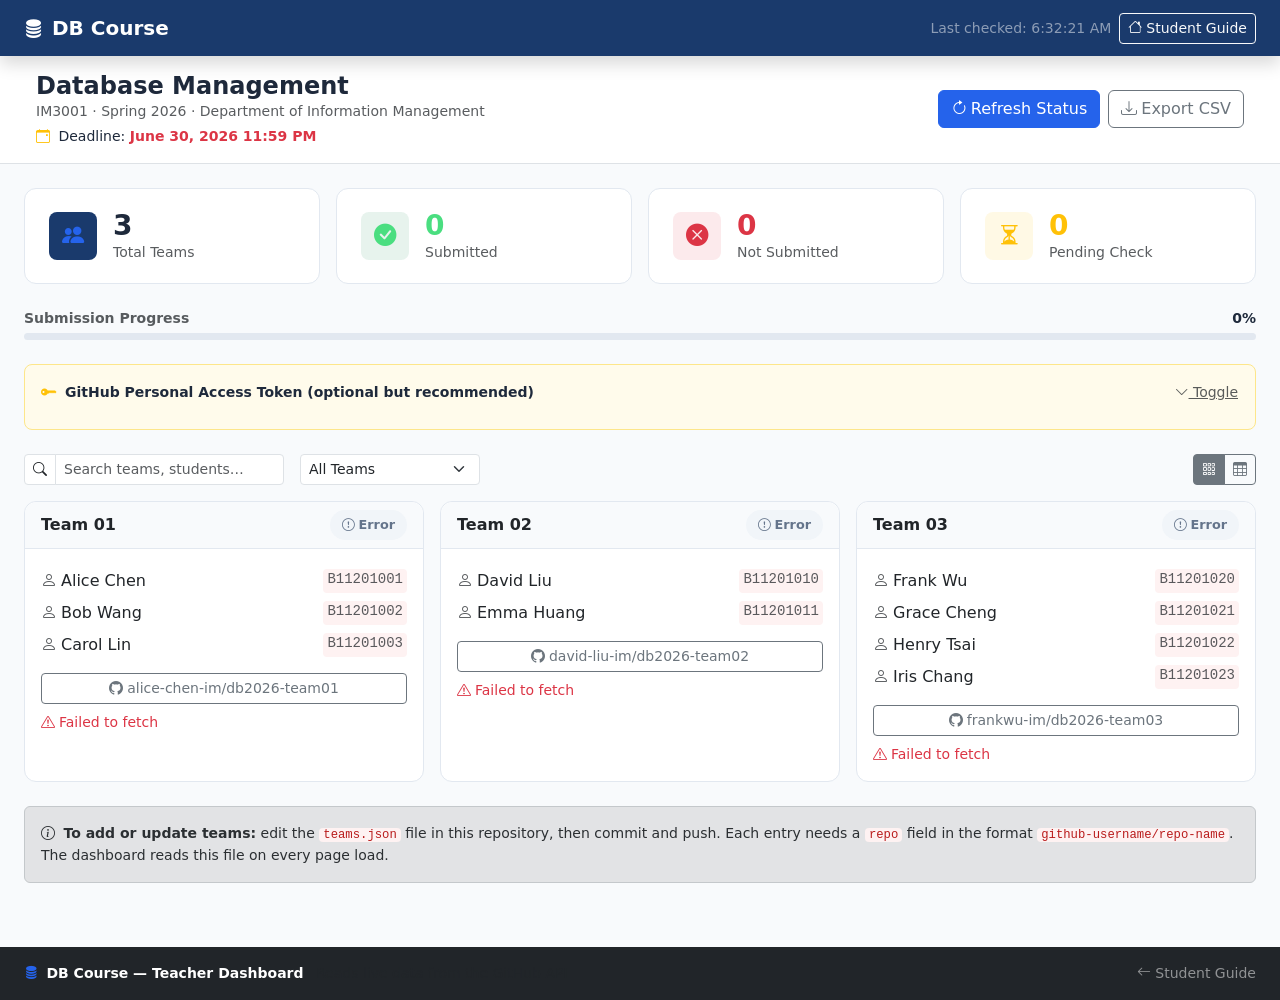
==== dashboard.html @ d329280f "publish" ====
<!DOCTYPE html>
<html lang="en">
<head>
  <meta charset="UTF-8" />
  <meta name="viewport" content="width=device-width, initial-scale=1.0" />
  <title>Teacher Dashboard — DB Course Submissions</title>
  <link rel="stylesheet" href="https://cdn.jsdelivr.net/npm/bootstrap@5.3.3/dist/css/bootstrap.min.css" />
  <link rel="stylesheet" href="https://cdn.jsdelivr.net/npm/bootstrap-icons@1.11.3/font/bootstrap-icons.min.css" />
  <link rel="stylesheet" href="assets/css/style.css" />
</head>
<body>

<!-- ── Navbar ─────────────────────────────────────────────────────────── -->
<nav class="navbar navbar-expand-lg navbar-dark bg-primary sticky-top shadow">
  <div class="container-fluid px-4">
    <a class="navbar-brand fw-bold" href="index.html">
      <i class="bi bi-database-fill me-2"></i>DB Course
    </a>
    <div class="d-flex align-items-center gap-2 ms-auto">
      <span class="text-white-50 small d-none d-md-inline" id="lastChecked"></span>
      <a href="index.html" class="btn btn-outline-light btn-sm">
        <i class="bi bi-house me-1"></i>Student Guide
      </a>
    </div>
  </div>
</nav>

<!-- ── Dashboard header ────────────────────────────────────────────────── -->
<div class="bg-white border-bottom px-4 py-3">
  <div class="container-fluid">
    <div class="d-flex flex-wrap align-items-center justify-content-between gap-3">
      <div>
        <h1 class="h4 fw-bold mb-0" id="courseTitle">Loading…</h1>
        <div class="text-muted small" id="courseMeta"></div>
        <div class="small mt-1">
          <i class="bi bi-calendar-event me-1 text-warning"></i>
          Deadline: <strong id="deadlineVal">—</strong>
        </div>
      </div>
      <div class="d-flex gap-2 flex-wrap">
        <button class="btn btn-primary" id="btnCheck">
          <i class="bi bi-arrow-clockwise me-1"></i>Check All Submissions
        </button>
        <button class="btn btn-outline-secondary" id="exportBtn">
          <i class="bi bi-download me-1"></i>Export CSV
        </button>
      </div>
    </div>
  </div>
</div>

<!-- ── Main content ────────────────────────────────────────────────────── -->
<div class="container-fluid px-4 py-4">

  <!-- ── Stats row ─────────────────────────────────────────────────────── -->
  <div class="row g-3 mb-4">
    <div class="col-6 col-md-3">
      <div class="dash-stat-card">
        <div class="d-flex align-items-center gap-3">
          <div class="dash-stat-icon bg-primary bg-opacity-10 text-primary">
            <i class="bi bi-people-fill"></i>
          </div>
          <div>
            <div class="h3 fw-bold mb-0" id="statTotal">—</div>
            <div class="text-muted small">Total Teams</div>
          </div>
        </div>
      </div>
    </div>
    <div class="col-6 col-md-3">
      <div class="dash-stat-card">
        <div class="d-flex align-items-center gap-3">
          <div class="dash-stat-icon bg-success bg-opacity-10 text-success">
            <i class="bi bi-check-circle-fill"></i>
          </div>
          <div>
            <div class="h3 fw-bold mb-0 text-success" id="statSubmitted">—</div>
            <div class="text-muted small">Submitted</div>
          </div>
        </div>
      </div>
    </div>
    <div class="col-6 col-md-3">
      <div class="dash-stat-card">
        <div class="d-flex align-items-center gap-3">
          <div class="dash-stat-icon bg-danger bg-opacity-10 text-danger">
            <i class="bi bi-x-circle-fill"></i>
          </div>
          <div>
            <div class="h3 fw-bold mb-0 text-danger" id="statMissing">—</div>
            <div class="text-muted small">Not Submitted</div>
          </div>
        </div>
      </div>
    </div>
    <div class="col-6 col-md-3">
      <div class="dash-stat-card">
        <div class="d-flex align-items-center gap-3">
          <div class="dash-stat-icon bg-warning bg-opacity-10 text-warning">
            <i class="bi bi-hourglass-split"></i>
          </div>
          <div>
            <div class="h3 fw-bold mb-0 text-warning" id="statPending">—</div>
            <div class="text-muted small">Pending Check</div>
          </div>
        </div>
      </div>
    </div>
  </div>

  <!-- Progress bar -->
  <div class="mb-4">
    <div class="d-flex justify-content-between align-items-center mb-1">
      <span class="small fw-semibold text-muted">Submission Progress</span>
      <span class="small fw-bold" id="progressPct">0%</span>
    </div>
    <div id="progressTrack">
      <div id="progressBar" style="width:0%"></div>
    </div>
  </div>

  <!-- ── GitHub Token ───────────────────────────────────────────────────── -->
  <div class="token-area p-3 mb-4">
    <div class="d-flex align-items-center gap-2 mb-2">
      <i class="bi bi-key-fill text-warning"></i>
      <strong class="small">GitHub Personal Access Token (optional but recommended)</strong>
      <button class="btn btn-link btn-sm p-0 ms-auto text-muted" type="button"
        data-bs-toggle="collapse" data-bs-target="#tokenCollapse">
        <i class="bi bi-chevron-down"></i> Toggle
      </button>
    </div>
    <div class="collapse" id="tokenCollapse">
      <p class="text-muted small mb-2">
        Without a token, GitHub limits API calls to <strong>60 per hour</strong> (per IP).
        A token raises this to 5,000/hour. Create one at
        <a href="https://github.com/settings/tokens" target="_blank">github.com/settings/tokens</a>
        with <strong>no scopes</strong> needed for public repos.
        The token is stored only in your browser's localStorage.
      </p>
      <div class="d-flex gap-2 align-items-center flex-wrap">
        <input type="password" class="form-control form-control-sm" id="tokenInput"
          placeholder="ghp_xxxxxxxxxxxxxxxxxxxx" style="max-width:340px" />
        <button class="btn btn-warning btn-sm" id="tokenSave">
          <i class="bi bi-floppy me-1"></i>Save
        </button>
        <button class="btn btn-outline-secondary btn-sm" id="tokenClear">
          <i class="bi bi-trash me-1"></i>Clear
        </button>
        <span class="small ms-1" id="tokenStatus"><span class="text-muted">No token</span></span>
      </div>
    </div>
  </div>

  <!-- ── Filter & view controls ─────────────────────────────────────────── -->
  <div class="d-flex flex-wrap align-items-center gap-3 mb-3">
    <div class="input-group input-group-sm" style="max-width:260px">
      <span class="input-group-text bg-white"><i class="bi bi-search"></i></span>
      <input type="text" class="form-control" id="searchInput" placeholder="Search teams, students…" />
    </div>
    <select class="form-select form-select-sm" id="statusFilter" style="max-width:180px">
      <option value="all">All Teams</option>
      <option value="submitted">Submitted</option>
      <option value="missing">Not Submitted</option>
      <option value="error">Error / Unknown</option>
    </select>
    <div class="btn-group btn-group-sm ms-auto" role="group">
      <button type="button" class="btn btn-outline-secondary active" id="viewGrid">
        <i class="bi bi-grid-3x3-gap"></i>
      </button>
      <button type="button" class="btn btn-outline-secondary" id="viewTable">
        <i class="bi bi-table"></i>
      </button>
    </div>
  </div>

  <!-- ── Grid view ──────────────────────────────────────────────────────── -->
  <div class="row g-3" id="gridView">
    <div class="col-12 text-center text-muted py-5">
      <div class="spinner-border text-primary" role="status"></div>
      <div class="mt-2">Loading teams…</div>
    </div>
  </div>

  <!-- ── Table view ─────────────────────────────────────────────────────── -->
  <div id="tableView" class="d-none">
    <div class="card shadow-sm">
      <div class="table-responsive">
        <table class="table table-hover align-middle mb-0">
          <thead class="table-light">
            <tr>
              <th>Team</th>
              <th>Members</th>
              <th>Repository</th>
              <th>Status</th>
              <th>File Size</th>
              <th>Submitted At</th>
              <th>View PDF</th>
            </tr>
          </thead>
          <tbody id="tableBody">
            <tr><td colspan="7" class="text-center text-muted py-4">Loading…</td></tr>
          </tbody>
        </table>
      </div>
    </div>
  </div>

  <!-- ── How to add teams note ──────────────────────────────────────────── -->
  <div class="alert alert-secondary mt-4 small">
    <i class="bi bi-info-circle me-1"></i>
    <strong>To add or update teams:</strong> edit the <code>teams.json</code> file in this repository,
    then commit and push. Each entry needs a <code>repo</code> field in the format
    <code>github-username/repo-name</code>. The dashboard reads this file on every page load.
  </div>

</div>

<!-- ── Footer ─────────────────────────────────────────────────────────── -->
<footer class="bg-dark text-white py-3 mt-4">
  <div class="container-fluid px-4 d-flex flex-wrap justify-content-between align-items-center gap-2">
    <div class="small">
      <i class="bi bi-database-fill me-1 text-primary"></i>
      <strong>DB Course — Teacher Dashboard</strong>
      <span class="text-muted ms-2">Reads live data from the GitHub API</span>
    </div>
    <a href="index.html" class="text-white-50 small text-decoration-none">
      <i class="bi bi-arrow-left me-1"></i>Student Guide
    </a>
  </div>
</footer>

<script src="https://cdn.jsdelivr.net/npm/bootstrap@5.3.3/dist/js/bootstrap.bundle.min.js"></script>
<script src="assets/js/dashboard.js"></script>
</body>
</html>
---- assets/css/style.css ----
/* ── Root variables ─────────────────────────────────────── */
:root {
  --primary: #1a3a6c;
  --primary-light: #2563eb;
  --success: #16a34a;
  --danger: #dc2626;
  --warning: #d97706;
  --step-size: 2.5rem;
}

/* ── Base ───────────────────────────────────────────────── */
body {
  font-family: 'Segoe UI', system-ui, -apple-system, sans-serif;
  background: #f8fafc;
  color: #1e293b;
}

a { color: var(--primary-light); }
code { color: #b91c1c; background: #fef2f2; padding: 0 .25rem; border-radius: .25rem; }

/* ── Navbar ─────────────────────────────────────────────── */
.navbar { background-color: var(--primary) !important; }

/* ── Hero ───────────────────────────────────────────────── */
.hero-section {
  background: linear-gradient(135deg, var(--primary) 0%, #1d4ed8 60%, #2563eb 100%);
  position: relative;
  overflow: hidden;
}
.hero-section::before {
  content: '';
  position: absolute;
  inset: 0;
  background: url("data:image/svg+xml,%3Csvg width='60' height='60' viewBox='0 0 60 60' xmlns='http://www.w3.org/2000/svg'%3E%3Cg fill='none' fill-rule='evenodd'%3E%3Cg fill='%23ffffff' fill-opacity='0.04'%3E%3Ccircle cx='30' cy='30' r='4'/%3E%3C/g%3E%3C/g%3E%3C/svg%3E");
}
.hero-section .container { position: relative; }
.hero-badge {
  display: inline-block;
  background: rgba(255,255,255,.15);
  border: 1px solid rgba(255,255,255,.3);
  color: #fff;
  padding: .3rem 1rem;
  border-radius: 999px;
  font-size: .85rem;
  font-weight: 600;
  letter-spacing: .03em;
  text-transform: uppercase;
}

/* ── Info cards strip ───────────────────────────────────── */
.info-card {
  display: flex;
  flex-direction: column;
  align-items: center;
  padding: .75rem;
}

/* ── Section header ─────────────────────────────────────── */
.section-header h2 { font-size: 1.9rem; }

/* ── Step cards ─────────────────────────────────────────── */
.step-card { border-radius: .75rem; border: 1px solid #e2e8f0; transition: box-shadow .2s; }
.step-card:hover { box-shadow: 0 8px 24px rgba(0,0,0,.08) !important; }
.step-number {
  min-width: var(--step-size);
  height: var(--step-size);
  border-radius: 50%;
  display: flex;
  align-items: center;
  justify-content: center;
  font-weight: 700;
  font-size: 1.1rem;
  flex-shrink: 0;
}

/* ── Code blocks ────────────────────────────────────────── */
.code-block {
  background: #0f172a;
  color: #e2e8f0;
  font-family: 'Cascadia Code', 'Fira Code', 'Consolas', monospace;
  font-size: .85rem;
  overflow-x: auto;
}
.code-block code { color: #e2e8f0; background: none; padding: 0; }
.text-success { color: #4ade80 !important; }

/* ── Naming box ─────────────────────────────────────────── */
.naming-box code.fs-5 {
  display: block;
  font-size: 1.25rem !important;
  color: var(--primary);
  background: none;
  padding: 0;
}

/* ── Accordion ──────────────────────────────────────────── */
.accordion-button:not(.collapsed) { background: #eff6ff; color: var(--primary); box-shadow: none; }
.accordion-button:focus { box-shadow: none; }

/* ── Dashboard page ─────────────────────────────────────── */
.dash-stat-card {
  border-radius: .75rem;
  border: 1px solid #e2e8f0;
  padding: 1.25rem 1.5rem;
  background: #fff;
  transition: box-shadow .2s;
}
.dash-stat-card:hover { box-shadow: 0 4px 16px rgba(0,0,0,.08); }
.dash-stat-icon { width: 3rem; height: 3rem; border-radius: .5rem; display: flex; align-items: center; justify-content: center; font-size: 1.4rem; }

.team-card {
  border-radius: .75rem;
  border: 1px solid #e2e8f0;
  background: #fff;
  transition: box-shadow .2s, transform .15s;
}
.team-card:hover { box-shadow: 0 6px 20px rgba(0,0,0,.1); transform: translateY(-1px); }
.team-card .card-header { border-radius: .75rem .75rem 0 0; border-bottom: 1px solid #e2e8f0; background: #f8fafc; }

.status-badge { font-size: .8rem; font-weight: 600; padding: .35rem .75rem; border-radius: 999px; }
.status-submitted { background: #dcfce7; color: #15803d; }
.status-missing   { background: #fee2e2; color: #b91c1c; }
.status-checking  { background: #fef9c3; color: #a16207; }
.status-error     { background: #f1f5f9; color: #64748b; }
.status-no-repo   { background: #f1f5f9; color: #94a3b8; }

/* Token input area */
.token-area { background: #fffbeb; border: 1px solid #fde68a; border-radius: .5rem; }

/* Table view */
#tableView table { font-size: .9rem; }
#tableView .status-badge { font-size: .75rem; }

/* Progress bar */
#progressBar { height: .4rem; background: linear-gradient(90deg, #2563eb, #16a34a); border-radius: 999px; transition: width .4s ease; }
#progressTrack { background: #e2e8f0; border-radius: 999px; overflow: hidden; }

/* ── Utility ────────────────────────────────────────────── */
.bg-primary-subtle  { background: #eff6ff !important; }
.bg-warning-subtle  { background: #fffbeb !important; }
.text-primary { color: var(--primary-light) !important; }
.btn-primary { background: var(--primary-light); border-color: var(--primary-light); }
.btn-primary:hover { background: var(--primary); border-color: var(--primary); }
.bg-primary { background-color: var(--primary) !important; }

@media (max-width: 576px) {
  .hero-section h1 { font-size: 2rem; }
  .step-number { min-width: 2rem; height: 2rem; font-size: .95rem; }
}
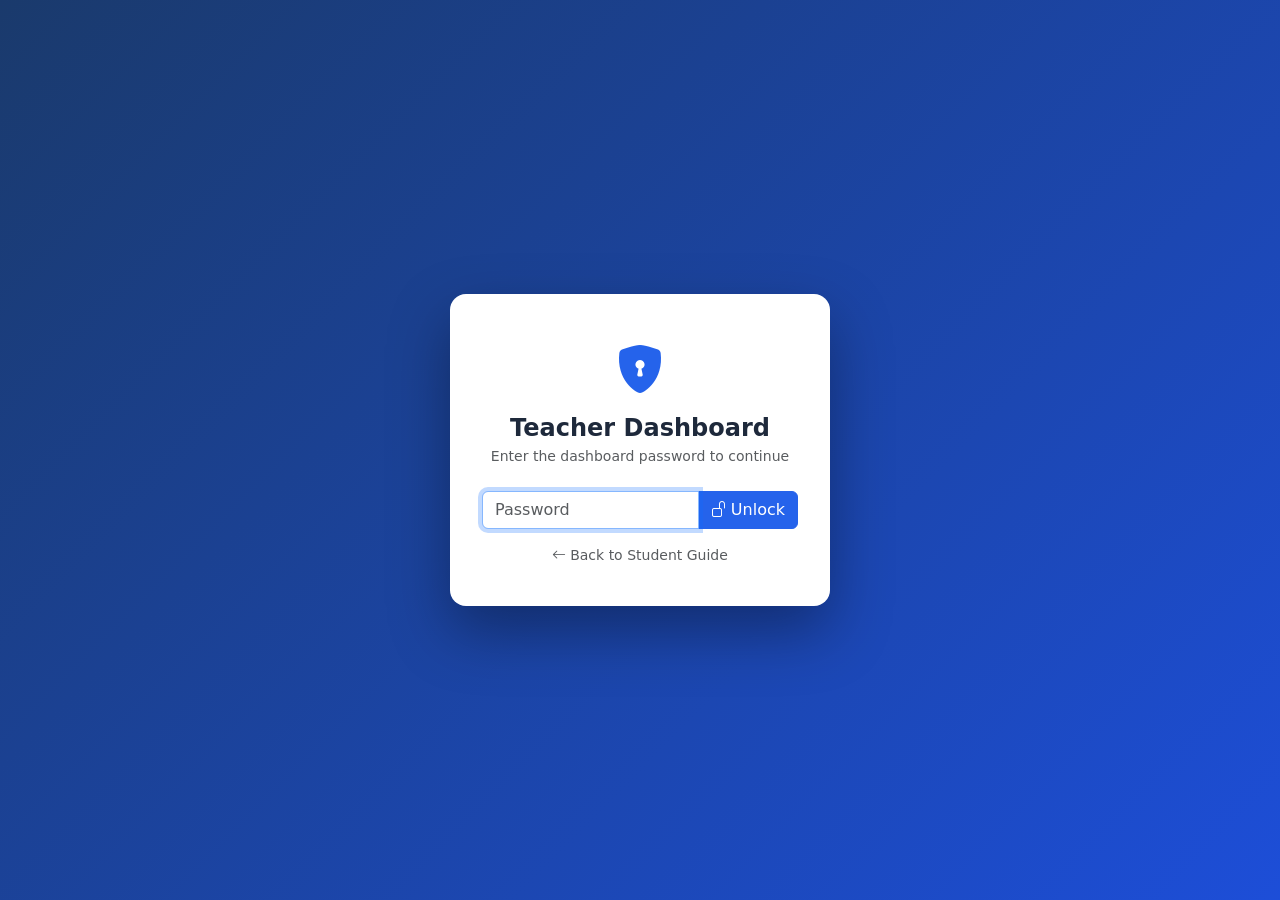
==== commit bf095211: "use password" ====
--- a/dashboard.html
+++ b/dashboard.html
@@ -9,6 +9,31 @@
   <link rel="stylesheet" href="assets/css/style.css" />
 </head>
 <body>
+
+<!-- ── Password Overlay ────────────────────────────────────────────────── -->
+<div id="authOverlay">
+  <div class="auth-box">
+    <div class="text-center mb-4">
+      <i class="bi bi-shield-lock-fill text-primary" style="font-size:3rem"></i>
+      <h4 class="fw-bold mt-2 mb-0">Teacher Dashboard</h4>
+      <p class="text-muted small mt-1">Enter the dashboard password to continue</p>
+    </div>
+    <div id="authError" class="alert alert-danger d-none small py-2 mb-3">
+      <i class="bi bi-x-circle me-1"></i>Incorrect password. Please try again.
+    </div>
+    <div class="input-group mb-3">
+      <input type="password" class="form-control" id="authPassword" placeholder="Password" autocomplete="current-password" />
+      <button class="btn btn-primary" id="authSubmit">
+        <i class="bi bi-unlock me-1"></i>Unlock
+      </button>
+    </div>
+    <div class="text-center small text-muted">
+      <a href="index.html" class="text-muted text-decoration-none">
+        <i class="bi bi-arrow-left me-1"></i>Back to Student Guide
+      </a>
+    </div>
+  </div>
+</div>
 
 <!-- ── Navbar ─────────────────────────────────────────────────────────── -->
 <nav class="navbar navbar-expand-lg navbar-dark bg-primary sticky-top shadow">
--- a/assets/css/style.css
+++ b/assets/css/style.css
@@ -97,6 +97,26 @@
 .accordion-button:not(.collapsed) { background: #eff6ff; color: var(--primary); box-shadow: none; }
 .accordion-button:focus { box-shadow: none; }
 
+/* ── Auth overlay ───────────────────────────────────────── */
+#authOverlay {
+  position: fixed;
+  inset: 0;
+  background: linear-gradient(135deg, var(--primary) 0%, #1d4ed8 100%);
+  z-index: 9999;
+  display: flex;
+  align-items: center;
+  justify-content: center;
+}
+#authOverlay.d-none { display: none !important; }
+.auth-box {
+  background: #fff;
+  border-radius: 1rem;
+  padding: 2.5rem 2rem;
+  width: 100%;
+  max-width: 380px;
+  box-shadow: 0 25px 60px rgba(0,0,0,.35);
+}
+
 /* ── Dashboard page ─────────────────────────────────────── */
 .dash-stat-card {
   border-radius: .75rem;
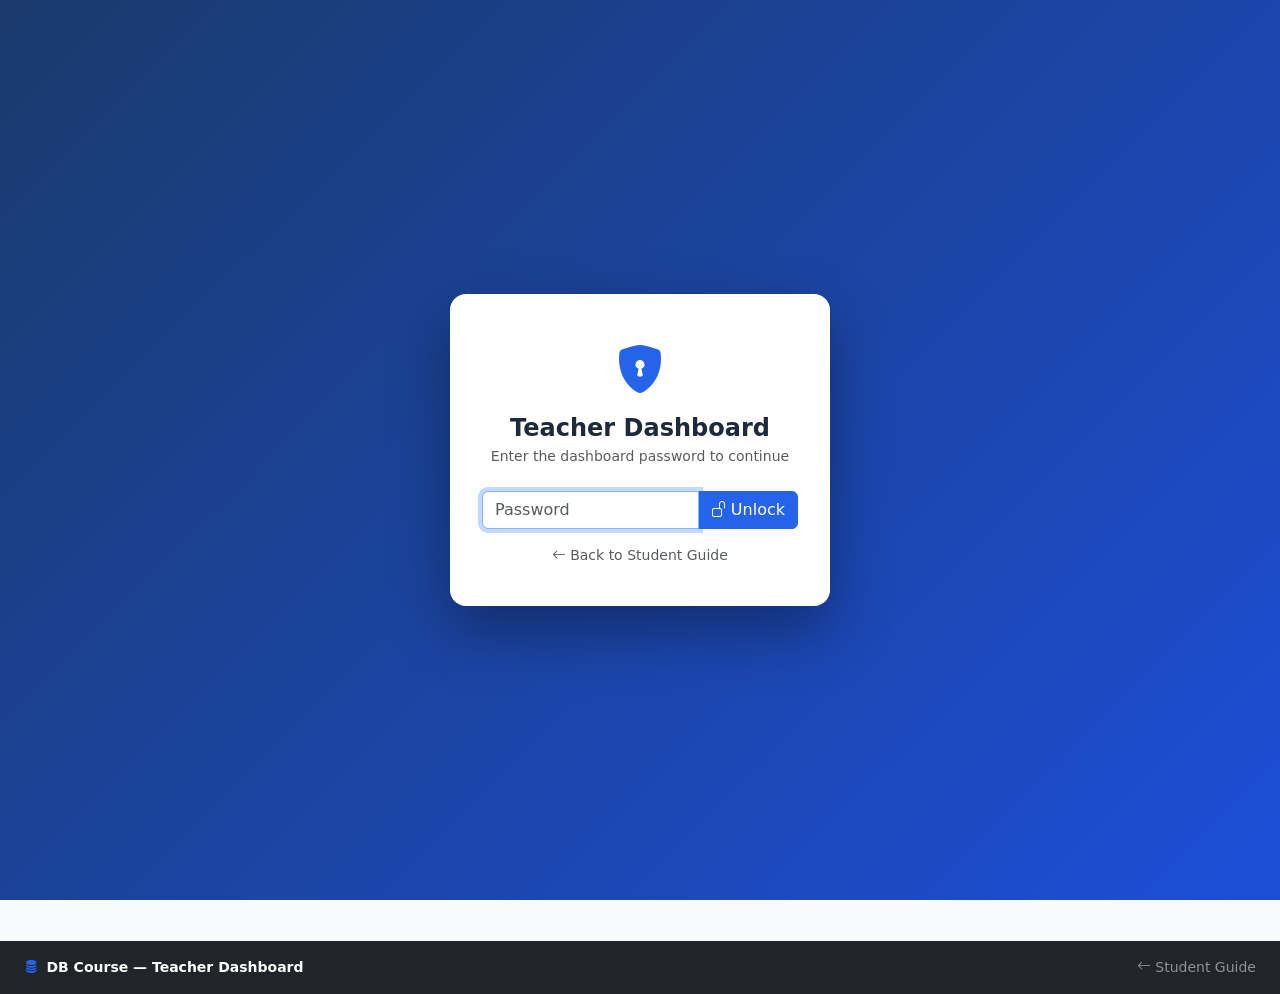
==== commit f4818d59: "update guide for student" ====
--- a/dashboard.html
+++ b/dashboard.html
@@ -100,7 +100,20 @@
           </div>
           <div>
             <div class="h3 fw-bold mb-0 text-success" id="statSubmitted">—</div>
-            <div class="text-muted small">Submitted</div>
+            <div class="text-muted small">Complete</div>
+          </div>
+        </div>
+      </div>
+    </div>
+    <div class="col-6 col-md-3">
+      <div class="dash-stat-card">
+        <div class="d-flex align-items-center gap-3">
+          <div class="dash-stat-icon text-warning" style="background:#ffedd5">
+            <i class="bi bi-exclamation-circle-fill"></i>
+          </div>
+          <div>
+            <div class="h3 fw-bold mb-0 text-warning" id="statPartial">—</div>
+            <div class="text-muted small">Partial</div>
           </div>
         </div>
       </div>
@@ -114,19 +127,6 @@
           <div>
             <div class="h3 fw-bold mb-0 text-danger" id="statMissing">—</div>
             <div class="text-muted small">Not Submitted</div>
-          </div>
-        </div>
-      </div>
-    </div>
-    <div class="col-6 col-md-3">
-      <div class="dash-stat-card">
-        <div class="d-flex align-items-center gap-3">
-          <div class="dash-stat-icon bg-warning bg-opacity-10 text-warning">
-            <i class="bi bi-hourglass-split"></i>
-          </div>
-          <div>
-            <div class="h3 fw-bold mb-0 text-warning" id="statPending">—</div>
-            <div class="text-muted small">Pending Check</div>
           </div>
         </div>
       </div>
@@ -176,6 +176,13 @@
     </div>
   </div>
 
+  <!-- ── Required files legend ────────────────────────────────────────────── -->
+  <div class="alert alert-light border mb-4 small py-2">
+    <i class="bi bi-list-check text-primary me-1"></i>
+    <strong>Checked files per team:</strong>
+    <span id="reqFilesList" class="ms-1 text-muted">loading…</span>
+  </div>
+
   <!-- ── Filter & view controls ─────────────────────────────────────────── -->
   <div class="d-flex flex-wrap align-items-center gap-3 mb-3">
     <div class="input-group input-group-sm" style="max-width:260px">
@@ -184,9 +191,9 @@
     </div>
     <select class="form-select form-select-sm" id="statusFilter" style="max-width:180px">
       <option value="all">All Teams</option>
-      <option value="submitted">Submitted</option>
+      <option value="complete">Complete</option>
+      <option value="partial">Partial</option>
       <option value="missing">Not Submitted</option>
-      <option value="error">Error / Unknown</option>
     </select>
     <div class="btn-group btn-group-sm ms-auto" role="group">
       <button type="button" class="btn btn-outline-secondary active" id="viewGrid">
@@ -217,25 +224,29 @@
               <th>Members</th>
               <th>Repository</th>
               <th>Status</th>
-              <th>File Size</th>
-              <th>Submitted At</th>
-              <th>View PDF</th>
+              <th>Deliverables</th>
+              <th>Last Push</th>
             </tr>
           </thead>
           <tbody id="tableBody">
-            <tr><td colspan="7" class="text-center text-muted py-4">Loading…</td></tr>
+            <tr><td colspan="6" class="text-center text-muted py-4">Loading…</td></tr>
           </tbody>
         </table>
       </div>
     </div>
   </div>
 
-  <!-- ── How to add teams note ──────────────────────────────────────────── -->
+  <!-- ── How to add teams / configure note ────────────────────────────────── -->
   <div class="alert alert-secondary mt-4 small">
     <i class="bi bi-info-circle me-1"></i>
-    <strong>To add or update teams:</strong> edit the <code>teams.json</code> file in this repository,
-    then commit and push. Each entry needs a <code>repo</code> field in the format
-    <code>github-username/repo-name</code>. The dashboard reads this file on every page load.
+    <strong>Configuration:</strong>
+    Edit <code>teams.json</code> and commit to update this dashboard.
+    <ul class="mb-0 mt-1">
+      <li><code>teams[].repo</code> — student repo in <code>github-username/repo-name</code> format</li>
+      <li><code>requiredFiles</code> — list of deliverable file paths the dashboard verifies (e.g. <code>database/schema.sql</code>)</li>
+      <li><code>dashboardPasswordHash</code> — SHA-256 hash of the dashboard password</li>
+      <li><code>courseRepo</code> — this repo's path, used for the student GitHub Issue notification link</li>
+    </ul>
   </div>
 
 </div>
--- a/assets/css/style.css
+++ b/assets/css/style.css
@@ -138,11 +138,16 @@
 .team-card .card-header { border-radius: .75rem .75rem 0 0; border-bottom: 1px solid #e2e8f0; background: #f8fafc; }
 
 .status-badge { font-size: .8rem; font-weight: 600; padding: .35rem .75rem; border-radius: 999px; }
-.status-submitted { background: #dcfce7; color: #15803d; }
+.status-complete  { background: #dcfce7; color: #15803d; }
+.status-partial   { background: #ffedd5; color: #c2410c; }
 .status-missing   { background: #fee2e2; color: #b91c1c; }
 .status-checking  { background: #fef9c3; color: #a16207; }
 .status-error     { background: #f1f5f9; color: #64748b; }
 .status-no-repo   { background: #f1f5f9; color: #94a3b8; }
+
+.file-check-row { font-size: .8rem; }
+.file-check-row .found   { color: #15803d; }
+.file-check-row .missing { color: #b91c1c; }
 
 /* Token input area */
 .token-area { background: #fffbeb; border: 1px solid #fde68a; border-radius: .5rem; }
